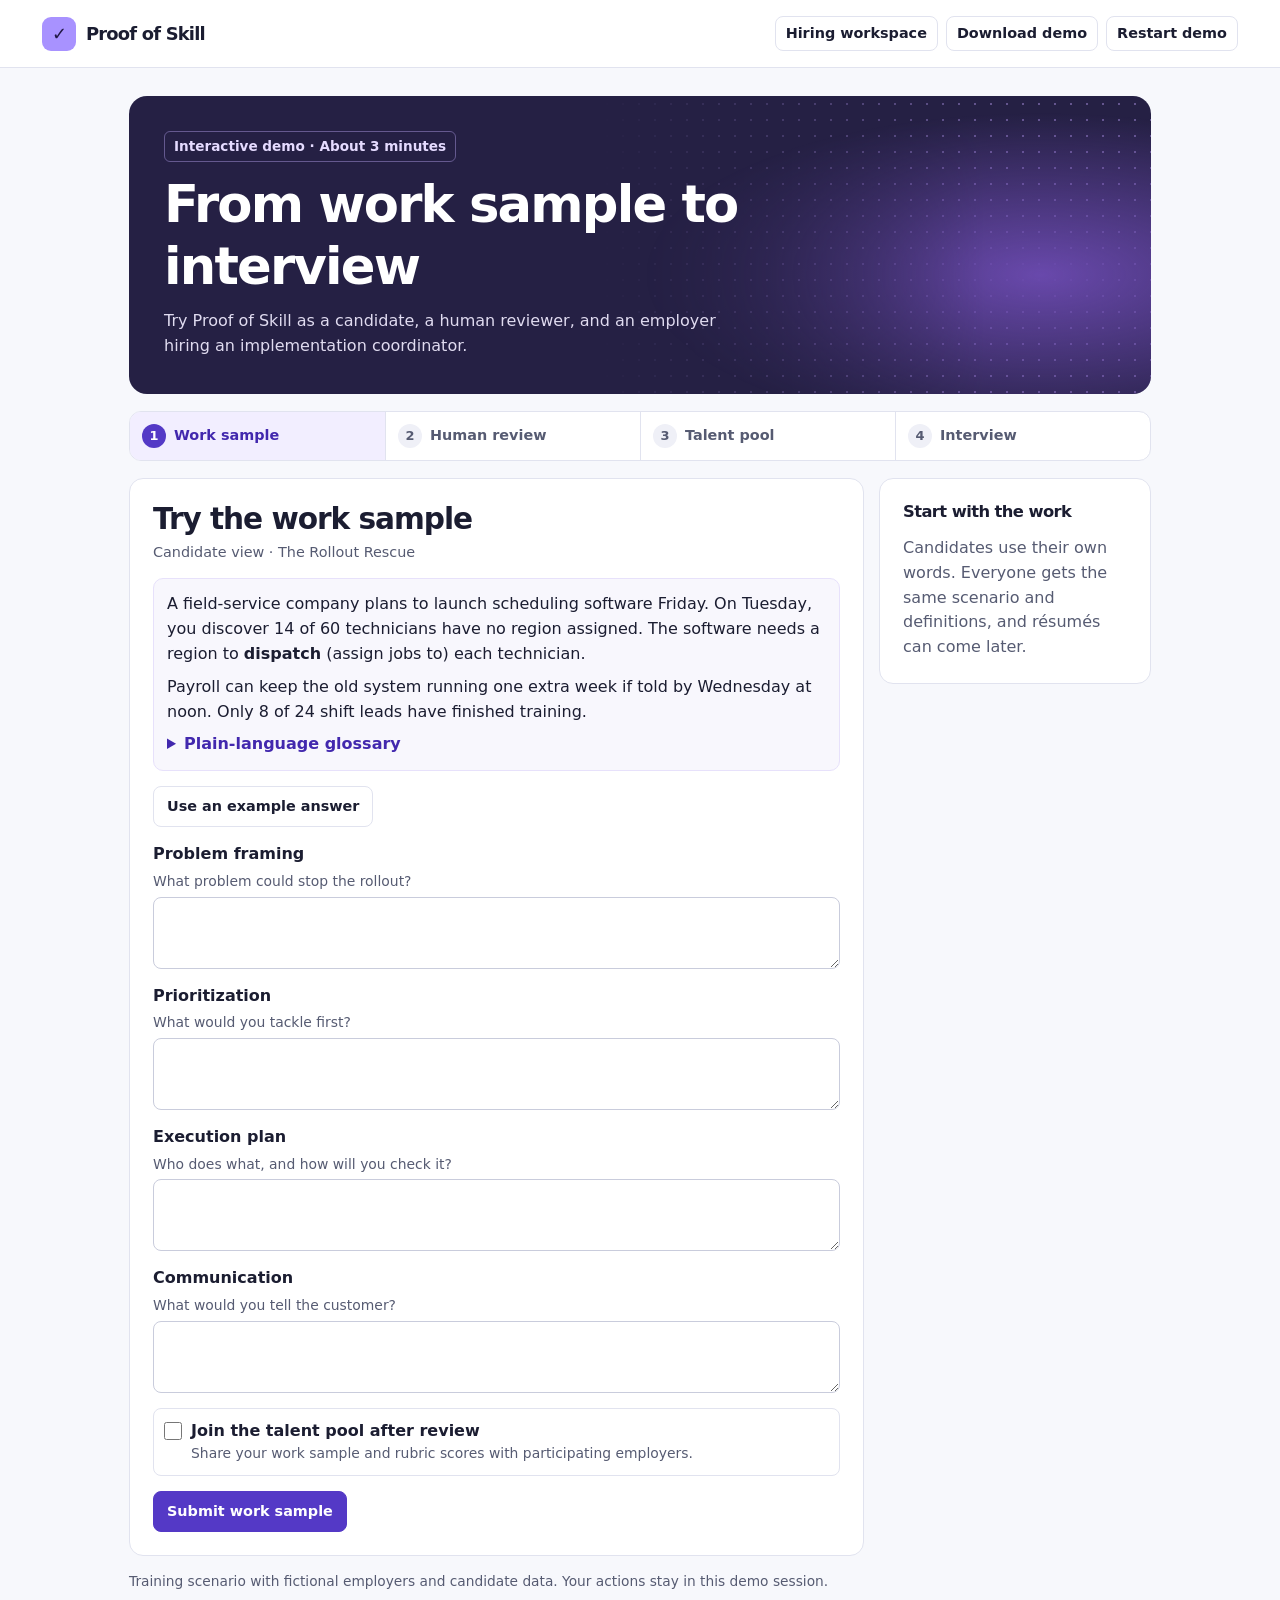
==== guided-demo.html @ a113a6d8 "Add files via upload" ====
<!doctype html>
<html lang="en">
<head>
  <meta charset="utf-8">
  <meta name="viewport" content="width=device-width, initial-scale=1">
  <meta name="theme-color" content="#171a2d">
  <meta name="description" content="Try Proof of Skill from the candidate, reviewer, and employer perspectives.">
  <title>Guided demo · Proof of Skill</title>
  <style>
    :root {
      color-scheme:light; font:16px/1.55 Inter, "Segoe UI", system-ui, sans-serif;
      --canvas:#f7f8fc; --ink:#1b1d31; --muted:#565b72; --line:#e1e3ef;
      --purple:#5439c6; --dark:#4228ae; --lavender:#eeeaff;
    }
    *,*::before,*::after {box-sizing:border-box}
    body {margin:0;color:var(--ink);background:var(--canvas)}
    h1,h2,h3,p {margin:0}
    h1,h2,h3 {line-height:1.2;letter-spacing:-.035em}
    h1 {font-size:clamp(2rem,5.4vw,3.2rem);max-width:19ch}
    h2 {font-size:clamp(1.35rem,3.8vw,1.85rem)}
    h3 {font-size:1.02rem}
    button,input,textarea,select {font:inherit}
    button {cursor:pointer}
    :focus-visible {outline:2px solid #7755f3;outline-offset:4px}
    .topbar {
      display:flex;align-items:center;justify-content:space-between;gap:12px 22px;flex-wrap:wrap;
      min-height:68px;padding:12px clamp(18px,5vw,42px);background:white;border-bottom:1px solid var(--line)
    }
    .brand {display:flex;align-items:center;gap:10px;font-size:1.12rem;font-weight:780;letter-spacing:-.045em}
    .logo {display:grid;place-items:center;width:34px;height:34px;border-radius:9px;background:#a892ff;color:#211844;font-weight:820}
    main {max-width:1090px;margin:0 auto;padding:28px clamp(15px,4vw,34px) 55px}
    .hero {position:relative;isolation:isolate;overflow:hidden;padding:clamp(20px,5vw,35px);border-radius:18px;background:#252044;color:white}
    .hero::after {
      content:"";z-index:-1;position:absolute;inset:0 0 0 auto;width:54%;
      background:radial-gradient(ellipse at 80% 60%,#6949ac,transparent 64%),radial-gradient(circle,#c4a6ff66 1px,transparent 1.4px) 0 0/16px 16px;
      mask-image:linear-gradient(to right,transparent,#000 70%)
    }
    .tag {display:inline-flex;align-items:center;gap:8px;padding:4px 9px;border:1px solid #ad99e478;border-radius:6px;color:#e5dbff;font-size:.85rem;font-weight:680;margin-bottom:12px}
    .hero p {color:#e0dbf0;max-width:59ch;margin-top:12px}
    .steps {display:grid;grid-template-columns:repeat(4,1fr);margin:17px 0;padding:0;list-style:none;border:1px solid var(--line);border-radius:12px;background:white;overflow:hidden}
    .steps li {padding:12px;display:flex;align-items:center;gap:8px;font-size:.9rem;color:var(--muted);font-weight:640}
    .steps li + li {border-left:1px solid var(--line)}
    .steps li[aria-current=step] {color:var(--dark);background:#f2eeff}
    .steps li.past {color:#22654e}
    .step-number {display:grid;place-items:center;flex:none;width:24px;height:24px;border-radius:50%;background:#eff0f7;font-size:.81rem}
    [aria-current=step] .step-number {color:white;background:var(--purple)}
    .past .step-number {color:#21674e;background:#e7f5ee}
    .layout {display:grid;grid-template-columns:minmax(0,1fr) minmax(210px,.37fr);align-items:start;gap:15px}
    .panel {min-width:0;padding:clamp(15px,4vw,23px);background:white;border:1px solid var(--line);border-radius:14px}
    .flow {display:grid;gap:15px}
    .muted {color:var(--muted)}
    .subtle {font-size:.9rem;color:var(--muted);margin-top:4px}
    .actions {display:flex;align-items:center;gap:8px;flex-wrap:wrap}
    .btn {min-height:41px;display:inline-flex;align-items:center;justify-content:center;padding:7px 13px;background:white;border:1px solid var(--line);border-radius:8px;color:var(--ink);font-weight:680;font-size:.9rem;text-decoration:none}
    .btn:hover {background:#f1edfd;border-color:#d2c8ef}
    .btn.primary {color:white;background:var(--purple);border-color:var(--purple)}
    .btn.primary:hover {background:var(--dark)}
    .btn.small {min-height:35px;padding:5px 10px}
    .brief {background:#f8f7fd;border:1px solid #e7e1fb;border-radius:10px;padding:13px;display:grid;gap:8px}
    details summary {cursor:pointer;color:var(--dark);font-weight:680}
    .brief dfn {font-style:normal;font-weight:650}
    .brief dl {display:grid;gap:6px;margin:9px 0 1px}
    .brief dl div {display:grid;grid-template-columns:7rem 1fr;gap:8px}
    .brief dt {font-weight:660}
    .brief dd {margin:0}
    .field {display:grid;gap:4px}
    .field label {font-weight:660}
    .field small,.consent small {color:var(--muted);font-size:.87rem}
    textarea,select {width:100%;min-width:0;padding:7px 9px;border:1px solid #c9ccdc;border-radius:8px;color:var(--ink);background:white}
    textarea {min-height:72px;resize:vertical}
    .consent {display:flex;gap:9px;padding:10px;border:1px solid var(--line);border-radius:8px}
    .consent input {flex:none;width:18px;height:18px;margin:3px 0 0;accent-color:var(--purple)}
    .consent small {display:block}
    .score-row {display:grid;grid-template-columns:minmax(0,1fr) 145px;gap:10px;align-items:start;border-bottom:1px solid var(--line);padding:9px 0}
    .score-row p {color:#41465b;margin-top:3px;white-space:pre-wrap;overflow-wrap:anywhere}
    .score-row label {display:block;font-size:.85rem;font-weight:660;margin-bottom:4px}
    .pool-card,.result {border:1px solid #e4ddfa;border-radius:10px;padding:13px;background:#fbfaff;display:grid;gap:10px}
    .pool-head {display:flex;justify-content:space-between;align-items:flex-start;gap:8px}
    .pill {display:inline-flex;white-space:nowrap;border-radius:99px;background:var(--lavender);color:var(--dark);padding:4px 8px;font-size:.83rem;font-weight:720}
    .evidence {list-style:none;margin:8px 0 0;padding:0}
    .evidence li {padding:6px 0;border-top:1px solid var(--line)}
    .evidence li p {white-space:pre-wrap;overflow-wrap:anywhere}
    .feedback {background:#f1effb;border-radius:7px;padding:8px 10px;color:#493c70}
    .fine-print {font-size:.86rem;color:var(--muted);margin-top:15px}
    .legend {color:var(--dark);font-size:.88rem;font-weight:710}
    .alert {color:#97343d;font-weight:650}
    [hidden] {display:none!important}
    @media(max-width:760px) {.layout {grid-template-columns:1fr}.steps li {padding:9px 7px;font-size:.83rem}}
    @media(max-width:480px) {.steps{grid-template-columns:repeat(2,1fr)}.steps li:nth-child(3){border-left:none}.steps li:nth-child(n+3){border-top:1px solid var(--line)}.steps li{padding:7px}.score-row{grid-template-columns:1fr}.brief dl div{grid-template-columns:1fr;gap:1px}}
  </style>
</head>
<body>
  <header class="topbar">
    <div class="brand"><span class="logo" aria-hidden="true">✓</span>Proof of Skill</div>
    <nav class="actions" aria-label="Demo controls">
      <a class="btn small" id="workspace" href="./" hidden>Hiring workspace</a>
      <button class="btn small" id="download" type="button" hidden>Download demo</button>
      <button class="btn small" type="button" data-action="restart" id="restart" hidden>Restart demo</button>
    </nav>
  </header>
  <main>
    <header class="hero">
      <span class="tag">Interactive demo · About 3 minutes</span>
      <h1>From work sample to interview</h1>
      <p>Try Proof of Skill as a candidate, a human reviewer, and an employer hiring an implementation coordinator.</p>
    </header>
    <ol class="steps" id="steps" aria-label="Walkthrough progress"></ol>
    <div class="layout">
      <section class="panel flow" id="stage" aria-labelledby="stage-title"></section>
      <aside class="panel flow" id="guidance" aria-label="How this works"></aside>
    </div>
    <p class="fine-print">Training scenario with fictional employers and candidate data. Your actions stay in this demo session.</p>
    <p class="alert" id="download-error" role="alert" hidden></p>
    <noscript><p>This walkthrough needs JavaScript. Open the file in a browser with JavaScript enabled.</p></noscript>
  </main>
  <script>
    "use strict";
    const rubric = [
      {name:"Problem framing",prompt:"What problem could stop the rollout?",sample:"Dispatch is the immediate concern. Fourteen technicians lack region assignments, so the new system cannot route jobs to them."},
      {name:"Prioritization",prompt:"What would you tackle first?",sample:"Ask payroll to hold the fallback before Wednesday noon, then fix the missing regions. Aim training at leads working launch day."},
      {name:"Execution plan",prompt:"Who does what, and how will you check it?",sample:"The staffing lead confirms regions Wednesday morning. Engineering corrects and tests all 60 technician records. Operations makes the launch call Thursday at 3 p.m."},
      {name:"Communication",prompt:"What would you tell the customer?",sample:"Friday remains the target. We're correcting 14 dispatch records and preserving a one-week fallback. We'll confirm the launch decision Thursday at 3 p.m."}
    ];
    const companies = ["Northline Field Systems","CivicLoop Software"];
    const stepLabels = ["Work sample","Human review","Talent pool","Interview"];
    const ratingLabels = ["Missing or off-base","Partial","Adequate","Strong","Specific and convincing"];
    const stage = document.querySelector("#stage");
    const steps = document.querySelector("#steps");
    const guidance = document.querySelector("#guidance");
    const safe = value => String(value ?? "").replace(/[&<>"']/g, char => ({"&":"&amp;","<":"&lt;",">":"&gt;",'"':"&quot;","'":"&#39;"}[char]));
    let current = 0;
    let draft = freshDraft();
    function freshDraft() {
      return {answers:rubric.map(()=>""),consent:false,scores:rubric.map(()=>""),feedback:"",company:"",response:""};
    }
    const heading = (title,description) => `<div><h2 id="stage-title" tabindex="-1">${title}</h2><p class="subtle">${description}</p></div>`;
    const action = (label,name,primary=false) => `<button class="btn${primary ? " primary" : ""}" type="button" data-action="${name}">${label}</button>`;
    const formError = '<p class="alert" data-error role="alert" hidden></p>';
    function workSample() {
      return `${heading("Try the work sample","Candidate view · The Rollout Rescue")}
        <div class="brief">
          <p>A field-service company plans to launch scheduling software Friday. On Tuesday, you discover 14 of 60 technicians have no region assigned. The software needs a region to <dfn>dispatch</dfn> (assign jobs to) each technician.</p>
          <p>Payroll can keep the old system running one extra week if told by Wednesday at noon. Only 8 of 24 shift leads have finished training.</p>
          <details><summary>Plain-language glossary</summary><dl>
            <div><dt>Dispatch</dt><dd>Assigning jobs to the people who will do them.</dd></div>
            <div><dt>Fallback</dt><dd>A backup plan if the original plan fails.</dd></div>
            <div><dt>Go-live</dt><dd>When people start using the new system for real work.</dd></div>
          </dl></details>
        </div>
        <form class="flow" data-stage="sample">
          <div class="actions">${action("Use an example answer","example")}</div>
          ${rubric.map((criterion,i)=>`<div class="field"><label for="answer-${i}">${criterion.name}</label><small id="prompt-${i}">${criterion.prompt}</small>
            <textarea name="answer-${i}" id="answer-${i}" aria-describedby="prompt-${i}" maxlength="1200" required>${safe(draft.answers[i])}</textarea></div>`).join("")}
          <label class="consent"><input type="checkbox" name="consent" ${draft.consent ? "checked" : ""}><span><strong>Join the talent pool after review</strong><small>Share your work sample and rubric scores with participating employers.</small></span></label>
          ${formError}<div class="actions"><button class="btn primary">Submit work sample</button></div>
        </form>`;
    }
    function reviewWork() {
      return `${heading("Review the candidate’s work","Reviewer view · Candidate PS-104")}
        <form class="flow" data-stage="review">
          <div class="actions">${action("Use an example review","score-example")}</div>
          <div>${rubric.map((criterion,i)=>`<div class="score-row">
            <div><h3>${criterion.name}</h3><p>${safe(draft.answers[i])}</p></div>
            <div><label for="score-${i}">${criterion.name} score</label><select id="score-${i}" name="score-${i}" required><option value="">Choose 1–5</option>
              ${ratingLabels.map((label,n)=>`<option value="${n+1}" ${draft.scores[i]===String(n+1) ? "selected" : ""}>${n+1} · ${label}</option>`).join("")}
            </select></div>
          </div>`).join("")}</div>
          <div class="field"><label for="review-feedback">Evidence and feedback</label><textarea id="review-feedback" name="feedback" maxlength="1000" required>${safe(draft.feedback)}</textarea></div>
          ${formError}<div class="actions"><button class="btn primary">Save human review</button>${action("Back","back")}</div>
        </form>`;
    }
    function browsePool() {
      const score = draft.scores.reduce((sum,value)=>sum+Number(value),0);
      return `${heading("Find the candidate in the talent pool","Employer view · Implementation coordinator")}
        ${draft.consent ? `<article class="pool-card">
          <div class="pool-head"><div><h3>Candidate PS-104</h3><p class="subtle">The Rollout Rescue · Human reviewed</p></div><span class="pill">${score} / 20</span></div>
          <details><summary>View work sample and scores</summary><ul class="evidence">${rubric.map((criterion,i)=>`<li><strong>${criterion.name} · ${draft.scores[i]} / 5</strong><p>${safe(draft.answers[i])}</p></li>`).join("")}</ul></details>
          <form class="flow" data-stage="request">
            <div class="field"><label for="company">Request as</label><select id="company" name="company" required><option value="">Choose a fictional employer</option>${companies.map(company=>`<option ${draft.company===company ? "selected" : ""}>${company}</option>`).join("")}</select></div>
            <div class="actions"><button class="btn primary">Request live interview</button></div>
          </form>
        </article>` : `<div class="result"><h3>Candidate PS-104 kept this sample private</h3><p>Employers can discover the sample after the candidate opts in.</p><div class="actions">${action("Opt in as the candidate","opt-in",true)}</div></div>`}
        <div class="actions">${action("Back","back")}</div>`;
    }
    function interview() {
      const company = safe(draft.company);
      if (draft.response) return `${heading("Walkthrough complete","Candidate view · Interview request")}
        <div class="result"><span class="legend">${draft.response==="accepted" ? "Interest recorded" : "Request declined"}</span>
          <h3>${company}</h3><p>${draft.response==="accepted" ? "In Proof of Skill, the hiring team can now follow up with the candidate to arrange a live conversation." : "In Proof of Skill, the employer can see the candidate’s response. The candidate can still hear from other participating employers while pool sharing is on."}</p></div>
        <div class="actions">${action("Run the demo again","restart",true)}</div>`;
      return `${heading("Respond to the interview request","Candidate view · My candidacy")}
        <div class="result"><h3>${company}</h3><p>${company} requested a live interview about the implementation coordinator role after seeing your work sample.</p>
          <div class="actions">${action("I’m interested","accept",true)}${action("Decline","decline")}</div></div>
        <div class="actions">${action("Back","back")}</div>`;
    }
    const coach = [
      ["Start with the work","Candidates use their own words. Everyone gets the same scenario and definitions, and résumés can come later."],
      ["Score the reasoning","The reviewer sees a candidate code. They look for evidence in the answers and record scores against four criteria."],
      ["One sample, several employers","An opted-in candidate can be discovered by multiple employers who have agreed to review the work first."],
      ["Let the candidate decide","The candidate can accept or decline the request. The employer and candidate arrange the interview separately."]
    ];
    function render(focus=false) {
      const [label,body] = coach[current];
      steps.innerHTML = stepLabels.map((item,i)=>`<li ${i===current ? 'aria-current="step"' : i<current ? 'class="past"' : ""}><span class="step-number" aria-hidden="true">${i<current ? "✓" : i+1}</span>${item}</li>`).join("");
      stage.innerHTML = [workSample,reviewWork,browsePool,interview][current]();
      guidance.innerHTML = `<h3>${label}</h3><p class="muted">${body}</p>`;
      document.querySelector("#restart").hidden = false;
      if (focus) {
        const title=document.querySelector("#stage-title");
        title.focus({preventScroll:true});
        steps.scrollIntoView({block:"start"});
      }
    }
    function saveEdits() {
      const form = stage.querySelector("form");
      if (!form) return;
      const data = new FormData(form);
      if (form.dataset.stage === "sample") {
        const answers = rubric.map((_,i)=>data.get("answer-"+i).trim());
        if (answers.some((answer,i)=>answer!==draft.answers[i])) {
          draft.scores=rubric.map(()=>""); draft.feedback=""; draft.company=""; draft.response="";
        }
        draft.answers=answers;
        draft.consent=data.has("consent");
      } else if (form.dataset.stage === "review") {
        draft.scores=rubric.map((_,i)=>data.get("score-"+i));
        draft.feedback=data.get("feedback").trim();
      } else if (form.dataset.stage === "request") {
        draft.company=data.get("company");
      }
    }
    function showError(form,message) {
      const error=form.querySelector("[data-error]");
      error.textContent=message;
      error.hidden=false;
    }
    stage.addEventListener("submit",event=>{
      const form=event.target;
      event.preventDefault();
      saveEdits();
      if (form.dataset.stage==="sample" && draft.answers.some(answer=>!answer)) return showError(form,"Add a response for all four criteria.");
      if (form.dataset.stage==="review" && !draft.feedback) return showError(form,"Add feedback that explains the score.");
      if (form.dataset.stage==="request" && !companies.includes(draft.company)) return;
      current++;
      render(true);
    });
    document.addEventListener("click",event=>{
      const control=event.target.closest("button[data-action]");
      if (!control) return;
      const form=control.form;
      switch (control.dataset.action) {
        case "example":
          rubric.forEach((criterion,i)=>{form.elements["answer-"+i].value=criterion.sample;});
          form.elements["answer-0"].focus();
          break;
        case "score-example":
          ["5","4","4","5"].forEach((value,i)=>{form.elements["score-"+i].value=value;});
          form.elements.feedback.value="Clear dispatch risk and fallback deadline. Add a measurable training checkpoint before the go-live decision.";
          form.elements["score-0"].focus();
          break;
        case "back": saveEdits(); current--; render(true); break;
        case "opt-in": draft.consent=true; render(true); break;
        case "accept": draft.response="accepted"; render(true); break;
        case "decline": draft.response="declined"; render(true); break;
        case "restart": draft=freshDraft(); current=0; render(true); break;
      }
    });
    if (location.protocol==="https:" || location.protocol==="http:") {
      document.querySelector("#workspace").hidden=false;
      const download=document.querySelector("#download");
      download.hidden=false;
      download.addEventListener("click", async ()=>{
        const error=document.querySelector("#download-error");
        error.hidden=true;
        download.disabled=true;
        try {
          const response=await fetch("guided-demo.html");
          if (!response.ok) throw Error("Download failed");
          const url=URL.createObjectURL(new Blob([await response.text()],{type:"text/html;charset=utf-8"}));
          const link=document.createElement("a");
          link.href=url;
          link.download="proof-of-skill-demo.html";
          document.body.appendChild(link);
          link.click();
          link.remove();
          setTimeout(()=>URL.revokeObjectURL(url),1000);
        } catch {
          error.textContent="The download could not be prepared. Try again.";
          error.hidden=false;
        } finally {
          download.disabled=false;
        }
      });
    }
    render();
  </script>
</body>
</html>
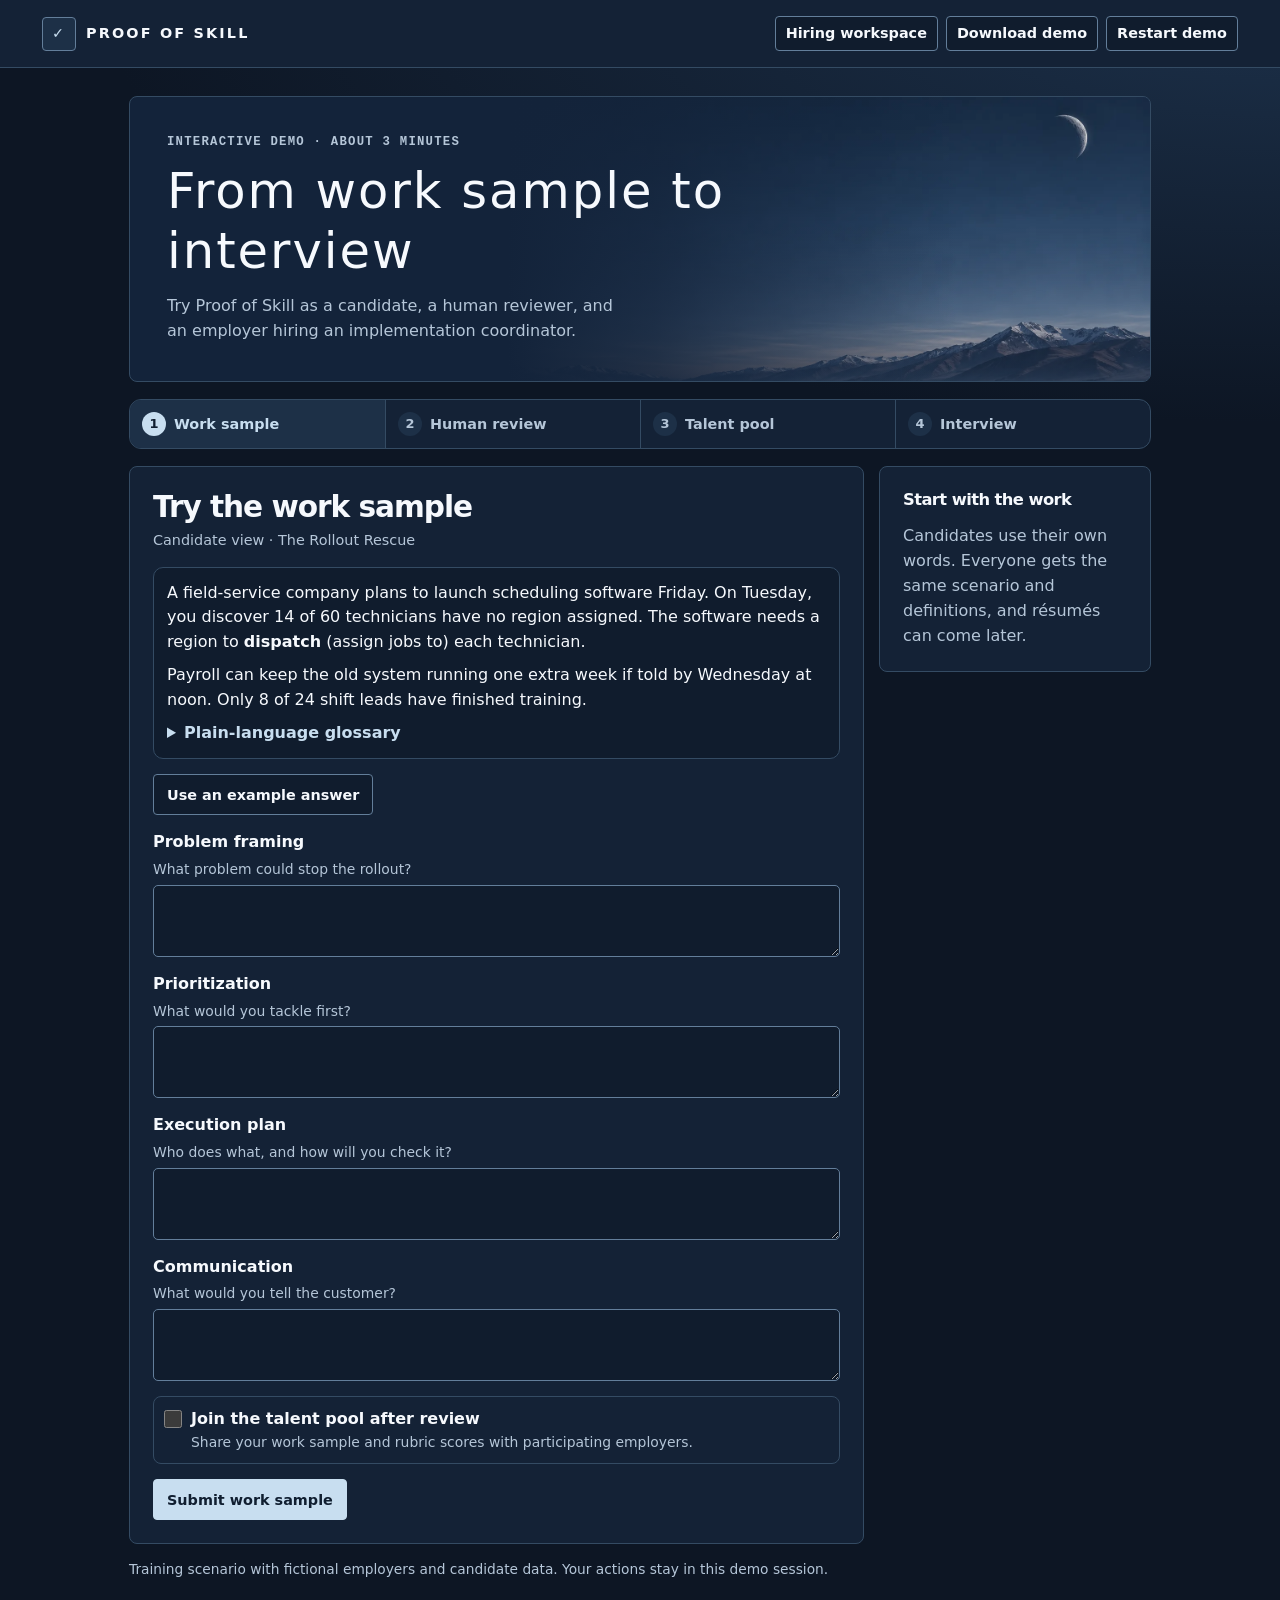
==== commit 47353f9b: "Update Proof of Skill with the Northline hiring workflow" ====
--- a/guided-demo.html
+++ b/guided-demo.html
@@ -3,17 +3,19 @@
 <head>
   <meta charset="utf-8">
   <meta name="viewport" content="width=device-width, initial-scale=1">
-  <meta name="theme-color" content="#171a2d">
+  <meta name="theme-color" content="#0d1624">
   <meta name="description" content="Try Proof of Skill from the candidate, reviewer, and employer perspectives.">
   <title>Guided demo · Proof of Skill</title>
   <style>
     :root {
-      color-scheme:light; font:16px/1.55 Inter, "Segoe UI", system-ui, sans-serif;
-      --canvas:#f7f8fc; --ink:#1b1d31; --muted:#565b72; --line:#e1e3ef;
-      --purple:#5439c6; --dark:#4228ae; --lavender:#eeeaff;
+      color-scheme:dark; font:16px/1.55 Inter, "Segoe UI", system-ui, sans-serif;
+      --canvas:#0d1624; --surface:#142236; --control:#101c2d; --raised:#1d3047;
+      --ink:#f6f9fd; --muted:#b5c6d8; --line:#344b63; --edge:#637e9a;
+      --accent:#c8def0; --accent-hover:#ecf5ff; --accent-text:#101e30;
+      --mono:"IBM Plex Mono",ui-monospace,"SFMono-Regular",Consolas,monospace;
     }
     *,*::before,*::after {box-sizing:border-box}
-    body {margin:0;color:var(--ink);background:var(--canvas)}
+    body {margin:0;min-height:100vh;color:var(--ink);background:radial-gradient(ellipse at top right,#1c3049 0%,transparent 65%) 0 0 / 100% 460px no-repeat,var(--canvas)}
     h1,h2,h3,p {margin:0}
     h1,h2,h3 {line-height:1.2;letter-spacing:-.035em}
     h1 {font-size:clamp(2rem,5.4vw,3.2rem);max-width:19ch}
@@ -21,43 +23,46 @@
     h3 {font-size:1.02rem}
     button,input,textarea,select {font:inherit}
     button {cursor:pointer}
-    :focus-visible {outline:2px solid #7755f3;outline-offset:4px}
+    :focus-visible {outline:2px solid var(--accent-hover);outline-offset:4px}
     .topbar {
       display:flex;align-items:center;justify-content:space-between;gap:12px 22px;flex-wrap:wrap;
-      min-height:68px;padding:12px clamp(18px,5vw,42px);background:white;border-bottom:1px solid var(--line)
-    }
-    .brand {display:flex;align-items:center;gap:10px;font-size:1.12rem;font-weight:780;letter-spacing:-.045em}
-    .logo {display:grid;place-items:center;width:34px;height:34px;border-radius:9px;background:#a892ff;color:#211844;font-weight:820}
+      min-height:68px;padding:12px clamp(18px,5vw,42px);background:var(--surface);border-bottom:1px solid var(--line)
+    }
+    .brand {display:flex;align-items:center;gap:10px;font-size:.9rem;font-weight:570;letter-spacing:.15em;text-transform:uppercase}
+    .logo {display:grid;place-items:center;width:34px;height:34px;border-radius:4px;border:1px solid var(--edge);background:var(--raised);color:var(--accent);font-weight:820}
     main {max-width:1090px;margin:0 auto;padding:28px clamp(15px,4vw,34px) 55px}
-    .hero {position:relative;isolation:isolate;overflow:hidden;padding:clamp(20px,5vw,35px);border-radius:18px;background:#252044;color:white}
+    .hero {position:relative;isolation:isolate;overflow:hidden;min-height:252px;display:grid;align-content:center;padding:clamp(20px,5vw,37px);border:1px solid var(--line);border-radius:8px;background:#13233a;color:var(--ink)}
     .hero::after {
-      content:"";z-index:-1;position:absolute;inset:0 0 0 auto;width:54%;
-      background:radial-gradient(ellipse at 80% 60%,#6949ac,transparent 64%),radial-gradient(circle,#c4a6ff66 1px,transparent 1.4px) 0 0/16px 16px;
-      mask-image:linear-gradient(to right,transparent,#000 70%)
-    }
-    .tag {display:inline-flex;align-items:center;gap:8px;padding:4px 9px;border:1px solid #ad99e478;border-radius:6px;color:#e5dbff;font-size:.85rem;font-weight:680;margin-bottom:12px}
-    .hero p {color:#e0dbf0;max-width:59ch;margin-top:12px}
-    .steps {display:grid;grid-template-columns:repeat(4,1fr);margin:17px 0;padding:0;list-style:none;border:1px solid var(--line);border-radius:12px;background:white;overflow:hidden}
+      content:"";z-index:-1;position:absolute;inset:0 0 0 auto;width:63%;
+      background:linear-gradient(90deg,#13233a 0%,#13233ac9 23%,transparent 70%),
+        linear-gradient(0deg,#13233a88,transparent 55%),
+        var(--demo-image,none) right 26% / cover no-repeat,
+        radial-gradient(ellipse at 82% 22%,#385776,#172b46 52%,#13233a 80%);
+    }
+    .tag {color:var(--muted);font:650 .77rem/1.4 var(--mono);text-transform:uppercase;letter-spacing:.10em;margin-bottom:11px}
+    .hero p {color:var(--muted);max-width:45ch;margin-top:13px}
+    .hero h1 {font-size:clamp(1.75rem,4.25vw,3.1rem);max-width:19ch;letter-spacing:.04em;font-weight:380}
+    .steps {display:grid;grid-template-columns:repeat(4,1fr);margin:17px 0;padding:0;list-style:none;border:1px solid var(--line);border-radius:12px;background:var(--surface);overflow:hidden}
     .steps li {padding:12px;display:flex;align-items:center;gap:8px;font-size:.9rem;color:var(--muted);font-weight:640}
     .steps li + li {border-left:1px solid var(--line)}
-    .steps li[aria-current=step] {color:var(--dark);background:#f2eeff}
-    .steps li.past {color:#22654e}
-    .step-number {display:grid;place-items:center;flex:none;width:24px;height:24px;border-radius:50%;background:#eff0f7;font-size:.81rem}
-    [aria-current=step] .step-number {color:white;background:var(--purple)}
-    .past .step-number {color:#21674e;background:#e7f5ee}
+    .steps li[aria-current=step] {color:var(--accent);background:var(--raised)}
+    .steps li.past {color:#b7dec8}
+    .step-number {display:grid;place-items:center;flex:none;width:24px;height:24px;border-radius:50%;background:var(--raised);font-size:.81rem}
+    [aria-current=step] .step-number {color:var(--accent-text);background:var(--accent)}
+    .past .step-number {color:#b7dec8;background:#213129}
     .layout {display:grid;grid-template-columns:minmax(0,1fr) minmax(210px,.37fr);align-items:start;gap:15px}
-    .panel {min-width:0;padding:clamp(15px,4vw,23px);background:white;border:1px solid var(--line);border-radius:14px}
+    .panel {min-width:0;padding:clamp(15px,4vw,23px);background:var(--surface);border:1px solid var(--line);border-radius:8px}
     .flow {display:grid;gap:15px}
     .muted {color:var(--muted)}
     .subtle {font-size:.9rem;color:var(--muted);margin-top:4px}
     .actions {display:flex;align-items:center;gap:8px;flex-wrap:wrap}
-    .btn {min-height:41px;display:inline-flex;align-items:center;justify-content:center;padding:7px 13px;background:white;border:1px solid var(--line);border-radius:8px;color:var(--ink);font-weight:680;font-size:.9rem;text-decoration:none}
-    .btn:hover {background:#f1edfd;border-color:#d2c8ef}
-    .btn.primary {color:white;background:var(--purple);border-color:var(--purple)}
-    .btn.primary:hover {background:var(--dark)}
+    .btn {min-height:41px;display:inline-flex;align-items:center;justify-content:center;padding:7px 13px;background:var(--control);border:1px solid var(--edge);border-radius:4px;color:var(--ink);font-weight:650;font-size:.9rem;text-decoration:none}
+    .btn:hover {background:var(--raised);border-color:var(--edge)}
+    .btn.primary {color:var(--accent-text);background:var(--accent);border-color:var(--accent)}
+    .btn.primary:hover {background:var(--accent-hover);border-color:var(--accent-hover)}
     .btn.small {min-height:35px;padding:5px 10px}
-    .brief {background:#f8f7fd;border:1px solid #e7e1fb;border-radius:10px;padding:13px;display:grid;gap:8px}
-    details summary {cursor:pointer;color:var(--dark);font-weight:680}
+    .brief {background:var(--control);border:1px solid var(--line);border-radius:10px;padding:13px;display:grid;gap:8px}
+    details summary {cursor:pointer;color:var(--accent);font-weight:680}
     .brief dfn {font-style:normal;font-weight:650}
     .brief dl {display:grid;gap:6px;margin:9px 0 1px}
     .brief dl div {display:grid;grid-template-columns:7rem 1fr;gap:8px}
@@ -66,26 +71,25 @@
     .field {display:grid;gap:4px}
     .field label {font-weight:660}
     .field small,.consent small {color:var(--muted);font-size:.87rem}
-    textarea,select {width:100%;min-width:0;padding:7px 9px;border:1px solid #c9ccdc;border-radius:8px;color:var(--ink);background:white}
+    textarea,select {width:100%;min-width:0;padding:7px 9px;border:1px solid var(--edge);border-radius:5px;color:var(--ink);background:var(--control)}
     textarea {min-height:72px;resize:vertical}
     .consent {display:flex;gap:9px;padding:10px;border:1px solid var(--line);border-radius:8px}
-    .consent input {flex:none;width:18px;height:18px;margin:3px 0 0;accent-color:var(--purple)}
+    .consent input {flex:none;width:18px;height:18px;margin:3px 0 0;accent-color:var(--accent)}
     .consent small {display:block}
     .score-row {display:grid;grid-template-columns:minmax(0,1fr) 145px;gap:10px;align-items:start;border-bottom:1px solid var(--line);padding:9px 0}
-    .score-row p {color:#41465b;margin-top:3px;white-space:pre-wrap;overflow-wrap:anywhere}
+    .score-row p {color:var(--muted);margin-top:3px;white-space:pre-wrap;overflow-wrap:anywhere}
     .score-row label {display:block;font-size:.85rem;font-weight:660;margin-bottom:4px}
-    .pool-card,.result {border:1px solid #e4ddfa;border-radius:10px;padding:13px;background:#fbfaff;display:grid;gap:10px}
+    .pool-card,.result {border:1px solid var(--line);border-radius:10px;padding:13px;background:var(--control);display:grid;gap:10px}
     .pool-head {display:flex;justify-content:space-between;align-items:flex-start;gap:8px}
-    .pill {display:inline-flex;white-space:nowrap;border-radius:99px;background:var(--lavender);color:var(--dark);padding:4px 8px;font-size:.83rem;font-weight:720}
+    .pill {display:inline-flex;white-space:nowrap;border-radius:99px;background:var(--raised);color:var(--accent);padding:4px 8px;font-size:.83rem;font-weight:720}
     .evidence {list-style:none;margin:8px 0 0;padding:0}
     .evidence li {padding:6px 0;border-top:1px solid var(--line)}
     .evidence li p {white-space:pre-wrap;overflow-wrap:anywhere}
-    .feedback {background:#f1effb;border-radius:7px;padding:8px 10px;color:#493c70}
     .fine-print {font-size:.86rem;color:var(--muted);margin-top:15px}
-    .legend {color:var(--dark);font-size:.88rem;font-weight:710}
-    .alert {color:#97343d;font-weight:650}
+    .legend {color:var(--accent);font-size:.88rem;font-weight:710}
+    .alert {color:#f2c2c2;font-weight:650}
     [hidden] {display:none!important}
-    @media(max-width:760px) {.layout {grid-template-columns:1fr}.steps li {padding:9px 7px;font-size:.83rem}}
+    @media(max-width:760px) {.hero::after {opacity:.42;width:100%}.layout {grid-template-columns:1fr}.steps li {padding:9px 7px;font-size:.83rem}}
     @media(max-width:480px) {.steps{grid-template-columns:repeat(2,1fr)}.steps li:nth-child(3){border-left:none}.steps li:nth-child(n+3){border-top:1px solid var(--line)}.steps li{padding:7px}.score-row{grid-template-columns:1fr}.brief dl div{grid-template-columns:1fr;gap:1px}}
   </style>
 </head>
@@ -93,7 +97,7 @@
   <header class="topbar">
     <div class="brand"><span class="logo" aria-hidden="true">✓</span>Proof of Skill</div>
     <nav class="actions" aria-label="Demo controls">
-      <a class="btn small" id="workspace" href="./" hidden>Hiring workspace</a>
+      <a class="btn small" id="workspace" href="./#workspace" hidden>Hiring workspace</a>
       <button class="btn small" id="download" type="button" hidden>Download demo</button>
       <button class="btn small" type="button" data-action="restart" id="restart" hidden>Restart demo</button>
     </nav>
@@ -266,6 +270,7 @@
       }
     });
     if (location.protocol==="https:" || location.protocol==="http:") {
+      document.documentElement.style.setProperty("--demo-image", 'url("blue-hour.webp")');
       document.querySelector("#workspace").hidden=false;
       const download=document.querySelector("#download");
       download.hidden=false;
